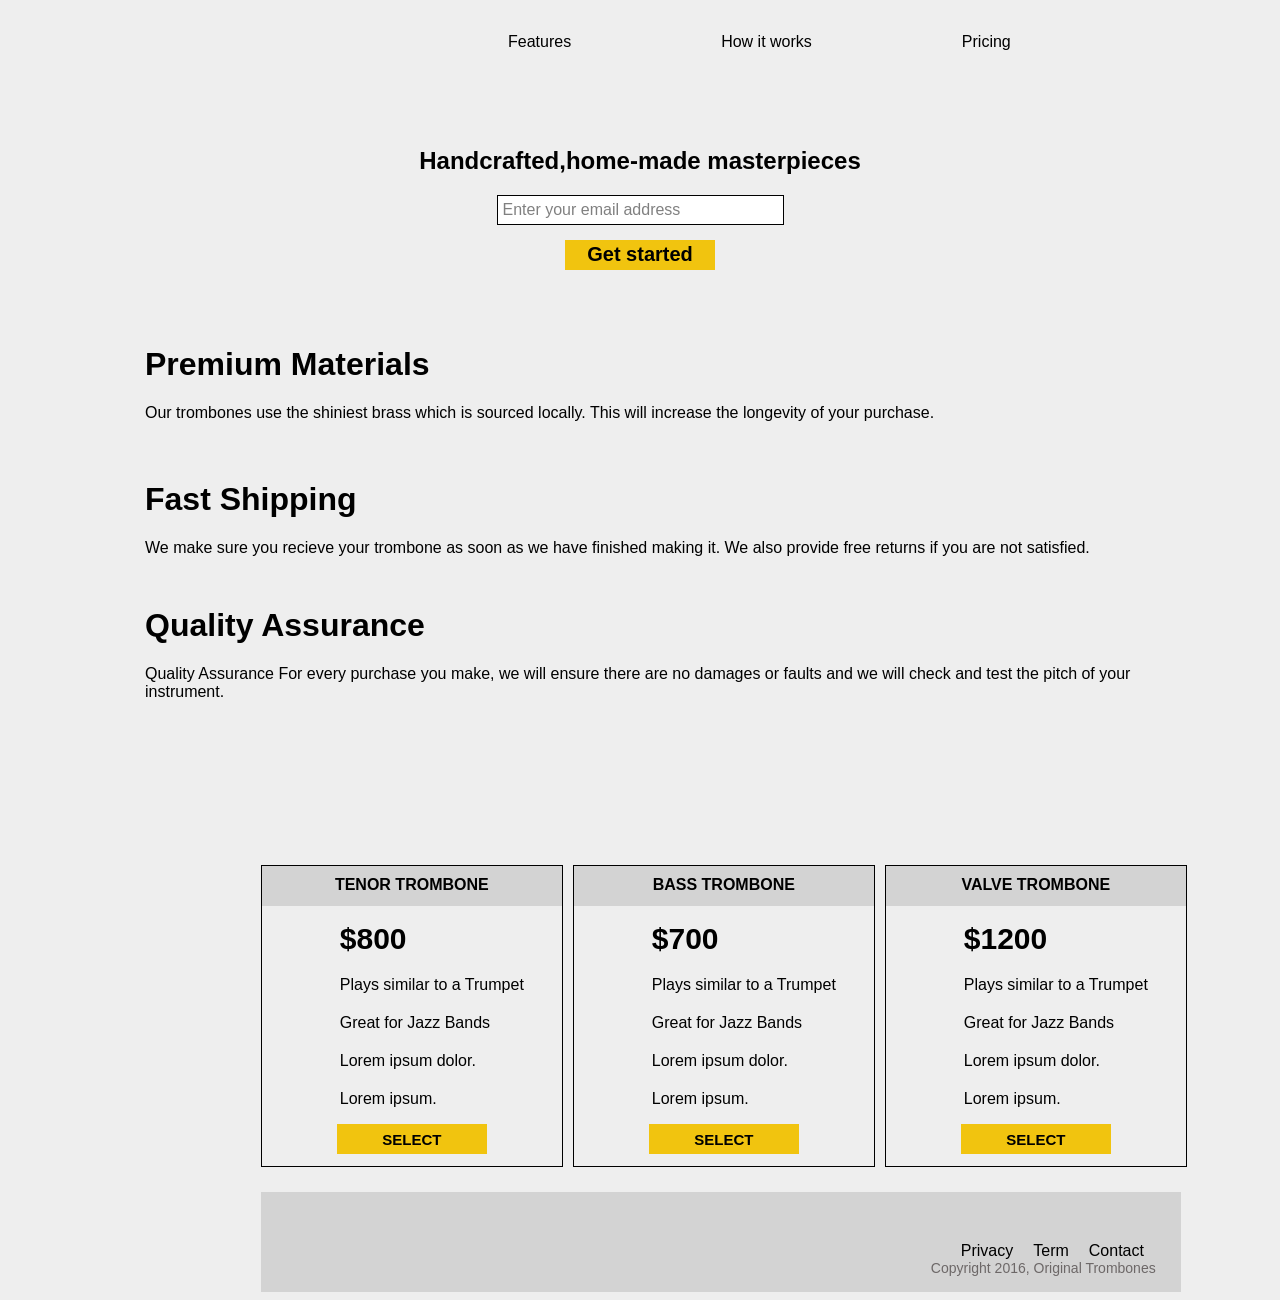
==== landingpage.html @ 17175b92 "commited by first peer" ====
<!DOCTYPE html>
<html lang="en">
<head>
    <meta charset="UTF-8">
    <meta http-equiv="X-UA-Compatible" content="IE=edge">
    <meta name="viewport" content="width=device-width, initial-scale=1.0">
    <title>Product Landing page</title>
    <link rel="stylesheet" href="css/style.css">
</head>
<body>
<div class="header">
<div class="original">
   <div class="logo"> <img src="product-landing-page-logo.png" alt=""></div>
</div>
<div class="headerlink">
    <a href="">Features</a>
    <a href="">How it works</a>
    <a href="">Pricing</a>
</div>

</div>
<div class="hero">
    <div class="handcrafted">
       <h2>Handcrafted,home-made masterpieces</h2>
    </div>
    <div class="placeholder">
        Enter your email address
    </div>
    <button class="get" > Get started</button>
</div>
<div class="container">
    <div class="premium">
      <h1>  Premium Materials</h1> 
      <div class="smallpremium">Our trombones use the shiniest brass which is sourced locally. This will increase the longevity of your purchase.</div>

    </div>
    <div class="premium">
        <h1>Fast Shipping</h1>
        <div class="smallshipping">We make sure you recieve your trombone as soon as we have finished making it. We also provide free returns if you are not satisfied.</div>

    </div>
    <div class="premium">
        <h1>Quality Assurance</h1>
        <div class="smallquality">
            Quality Assurance
            For every purchase you make, we will ensure there are no damages or faults and we will check and test the pitch of your instrument.</div>
    </div>

</div>
<div class="video">
    <video src="https://youtu.be/y8Yv4pnO7qc"></video>
</div>
<div class="contain">
    <div class="box">
        <div class="graybox">TENOR TROMBONE</div>
        <ol>
            <li> <b>$800</b></li>
            <li>Plays similar to a Trumpet</li>
            <li> Great for Jazz Bands</li>
            <li>Lorem ipsum dolor.</li> 
            <li>Lorem ipsum.</li> 
        </ol>

        <button>SELECT</button>
    </div>
    
    <div class="box">
        <div class="graybox">BASS TROMBONE</div>
        <ol>
            <li> <b>$700</b></li>
            <li>Plays similar to a Trumpet</li>
            <li> Great for Jazz Bands</li>
            <li>Lorem ipsum dolor.</li> 
            <li>Lorem ipsum.</li> 
        </ol>

 
        <button>SELECT</button>
    </div>
    
    <div class="box">
        <div class="graybox">VALVE TROMBONE</div>
        <ol>
            <li> <b>$1200</b></li>
            <li>Plays similar to a Trumpet</li>
            <li> Great for Jazz Bands</li>
            <li>Lorem ipsum dolor.</li> 
            <li>Lorem ipsum.</li> 
        </ol>

        <button>SELECT</button>
    </div>
    
</div>
 <div class="footercontainer">
    <div class="footer">
        <div class="link">
            <a href="">Privacy</a>
            <a href="">Term</a>
            <a href="">Contact</a>
        </div>
    <div class="copy">
        Copyright 2016, Original Trombones
    </div>
    
    </div>
    
 </div>
 


</body>
</html>
---- css/style.css ----
*{
    
}
body{
    background-color: #eee;
    font-family: 'Lato', sans-serif
}
.header{
    display: flex;
    padding-top: 25px;
    background-color: #eee;
    
}
.headerlink{
    padding-left: 500px;
    display: flex;
    gap: 150px;
}
a{
    color: black;
    text-decoration: none;
}
.original{
    font-size: 20px;
    display: flex;
    gap: 30px;
}

img{
    width: 400px;
}

.hero{
    display: flex;
    flex-direction: column;
    align-items: center;
    justify-content: center;
    text-align: center;
    height: 200px;
    margin-top: 50px;
    
}
.hero > h2 {
    margin-bottom: 20px;
    word-wrap: break-word;
  }


.placeholder{
    color: gray;
    background-color: white;
    border: 1px solid black;
    max-width: 275px;
    text-align: left;
    width: 100%;
    padding: 5px;
}
.container{
    max-width: 1000px;
         width: 100%;
        margin: 0 auto;
    }
.get{
    width: 150px;
       font-size: 20px;
       font-weight: bold;
        height: 30px ;
        margin:15px 0;
        border: 0;
        background-color: #f1c40f;
}
.premium{
    display: flex;
    flex-direction: column;
    justify-content: center;
    height: 125px;
    width: 80vw;
    padding: 5px;
}
.contain{
    display:flex;
   padding-left: 20%;
   gap: 10px;
}
.box{
    display: flex;
    flex-direction: column;
    align-items: center;
    height: 300px;
    width: 300px;
    border: 1px solid black;

    
}
.graybox{
    padding-top: 10px;
    text-align: center;
    width: 100%;
    font-weight: bold;
    height: 30px;
    background-color: lightgray;
}
button{
    width: 150px;
    height: 30px;
    font-size: 15px;
    font-weight: bold;
     height: 30px ;
     border: 0;
     background-color: #f1c40f;
}
li{
    display: flex;
}
ol{
    display: flex;
    flex-direction: column;
    gap: 20px;
}
a:hover{
    color: black;
}
b{
    font-size: 30px;
}
.footercontainer{
    display: flex;
    height: 100px;
    width: 920px;
    margin-top: 25px;
    background-color: lightgrey;
    margin-left: 20%;
}
.link{
    display: flex;
    gap: 20px;
   padding-left: 700px;
   padding-top: 50px;
}
.copy{
    padding-left: 670px;
    font-size: 14px;
    color: rgb(109, 104, 104);
}
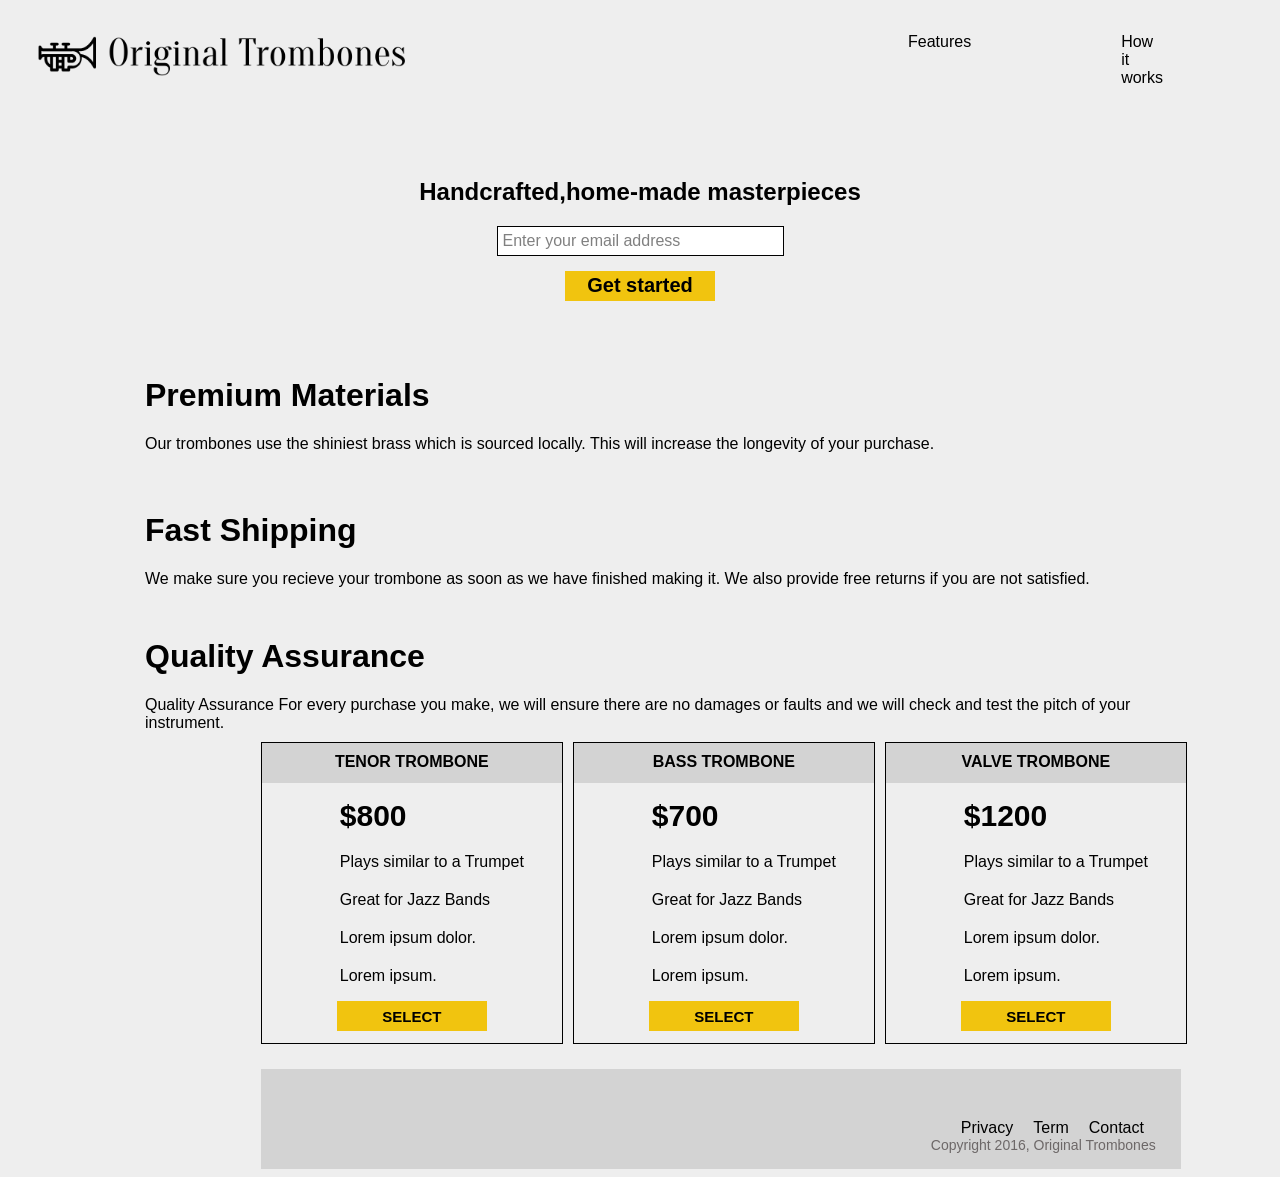
==== commit 76502226: "0z" ====
--- a/landingpage.html
+++ b/landingpage.html
@@ -6,6 +6,7 @@
     <meta name="viewport" content="width=device-width, initial-scale=1.0">
     <title>Product Landing page</title>
     <link rel="stylesheet" href="css/style.css">
+
 </head>
 <body>
 <div class="header">
@@ -46,9 +47,6 @@
             For every purchase you make, we will ensure there are no damages or faults and we will check and test the pitch of your instrument.</div>
     </div>
 
-</div>
-<div class="video">
-    <video src="https://youtu.be/y8Yv4pnO7qc"></video>
 </div>
 <div class="contain">
     <div class="box">
@@ -106,8 +104,5 @@
     </div>
     
  </div>
- 
-
-
 </body>
 </html>
